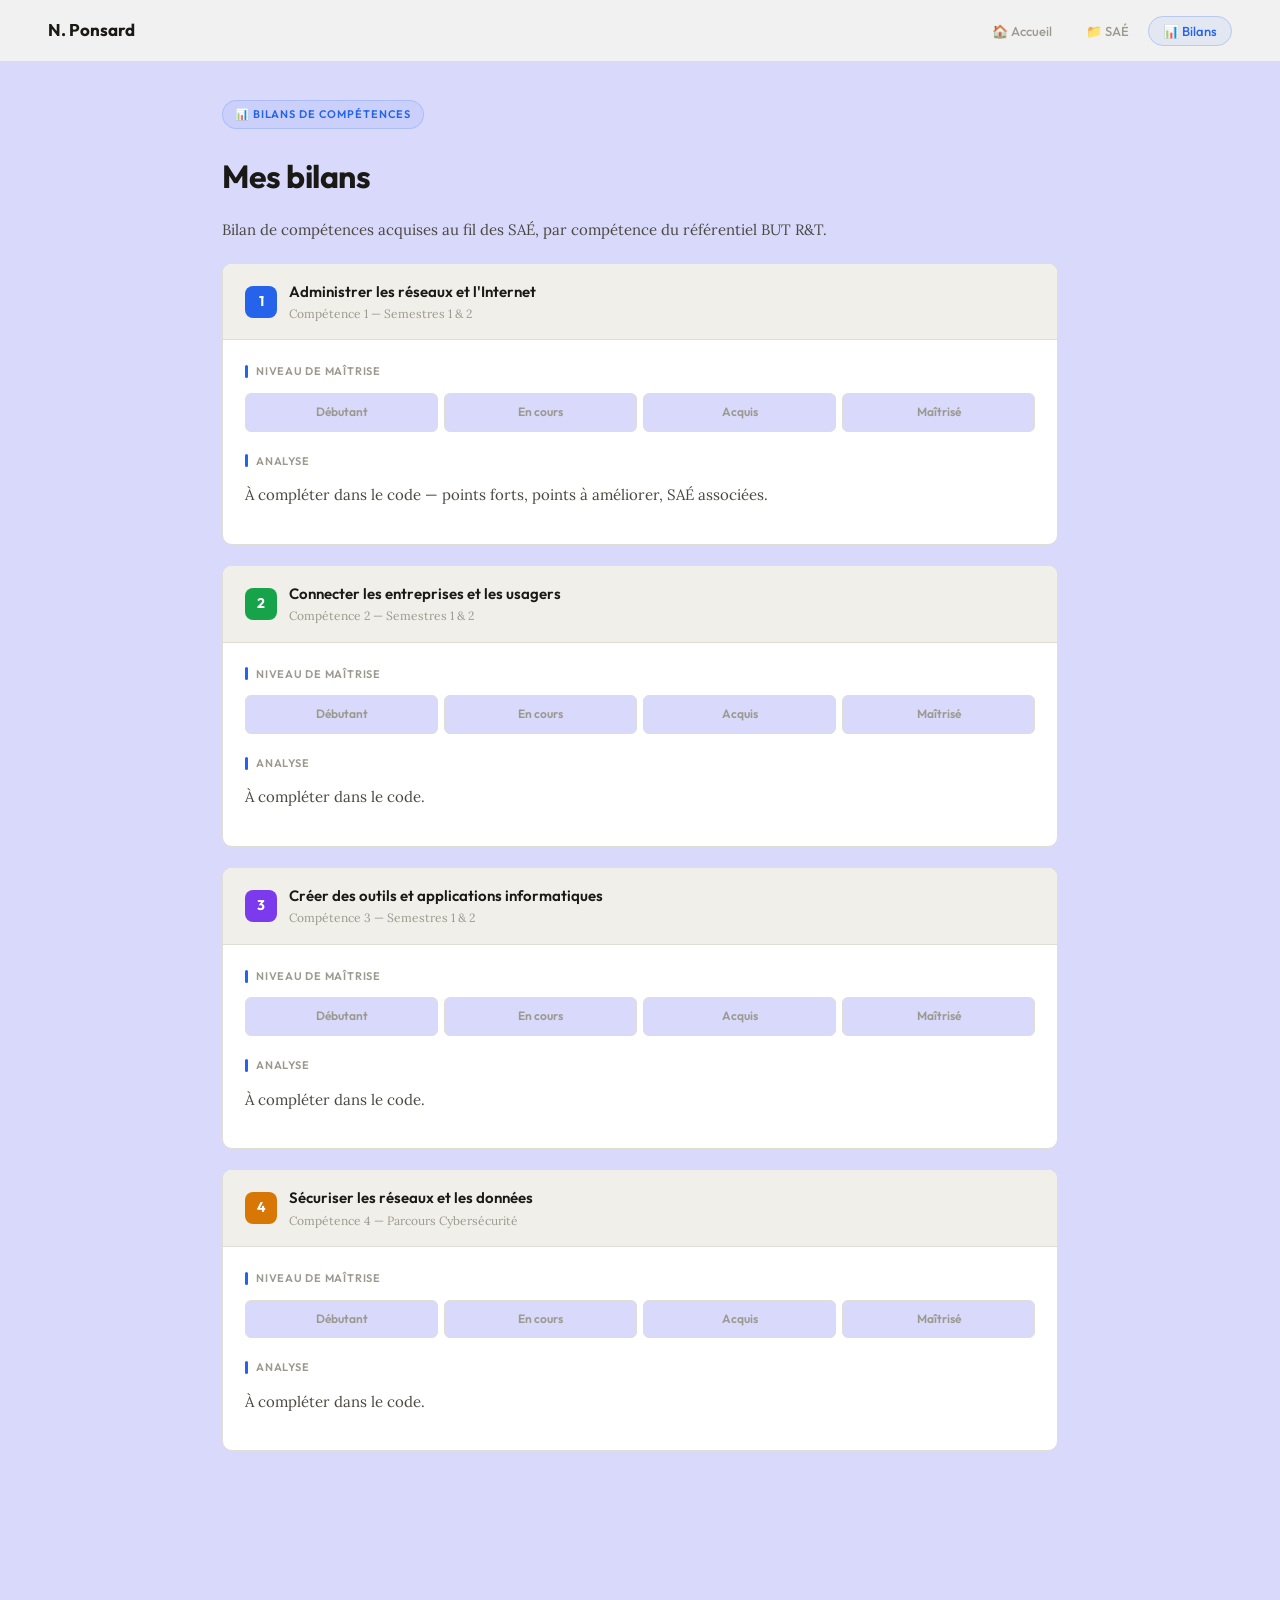
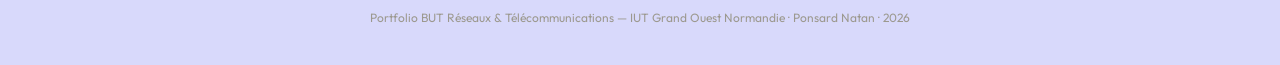
==== bilans.html @ ebaeb871 "first commit" ====
<!DOCTYPE html>
<html lang="fr">
<head>
  <meta charset="UTF-8" />
  <meta name="viewport" content="width=device-width, initial-scale=1.0" />
  <title>Portfolio BUT R&T — Bilans</title>
  <link href="https://fonts.googleapis.com/css2?family=Outfit:wght@400;500;600;700&family=Lora:ital,wght@0,400;0,500;1,400&display=swap" rel="stylesheet" />
  <link rel="stylesheet" href="style.css" />
</head>
<body>

<nav>
  <a href="index.html" class="nav-brand">N. Ponsard</a>
  <ul class="nav-links">
    <li><a href="index.html">🏠 Accueil</a></li>
    <li><a href="saes.html">📁 SAÉ</a></li>
    <li><a href="bilans.html" class="active">📊 Bilans</a></li>
  </ul>
</nav>

<main>
  <div class="section-label">📊 Bilans de compétences</div>
  <h2>Mes bilans</h2>
  <p>Bilan de compétences acquises au fil des SAÉ, par compétence du référentiel BUT R&T.</p>

  <!-- Compétence 1 -->
  <div class="competence-card">
    <div class="competence-header">
      <div class="competence-num">1</div>
      <div>
        <div class="competence-title">Administrer les réseaux et l'Internet</div>
        <div class="competence-subtitle">Compétence 1 — Semestres 1 &amp; 2</div>
      </div>
    </div>
    <div class="competence-body">
      <div class="block-title">Niveau de maîtrise</div>
      <div class="niveau-bar">
        <div class="niveau-btn">Débutant</div>
        <div class="niveau-btn">En cours</div>
        <div class="niveau-btn">Acquis</div>
        <div class="niveau-btn">Maîtrisé</div>
      </div>
      <div class="block-title">Analyse</div>
      <p>À compléter dans le code — points forts, points à améliorer, SAÉ associées.</p>
    </div>
  </div>

  <!-- Compétence 2 -->
  <div class="competence-card">
    <div class="competence-header">
      <div class="competence-num green">2</div>
      <div>
        <div class="competence-title">Connecter les entreprises et les usagers</div>
        <div class="competence-subtitle">Compétence 2 — Semestres 1 &amp; 2</div>
      </div>
    </div>
    <div class="competence-body">
      <div class="block-title">Niveau de maîtrise</div>
      <div class="niveau-bar">
        <div class="niveau-btn">Débutant</div>
        <div class="niveau-btn">En cours</div>
        <div class="niveau-btn">Acquis</div>
        <div class="niveau-btn">Maîtrisé</div>
      </div>
      <div class="block-title">Analyse</div>
      <p>À compléter dans le code.</p>
    </div>
  </div>

  <!-- Compétence 3 -->
  <div class="competence-card">
    <div class="competence-header">
      <div class="competence-num purple">3</div>
      <div>
        <div class="competence-title">Créer des outils et applications informatiques</div>
        <div class="competence-subtitle">Compétence 3 — Semestres 1 &amp; 2</div>
      </div>
    </div>
    <div class="competence-body">
      <div class="block-title">Niveau de maîtrise</div>
      <div class="niveau-bar">
        <div class="niveau-btn">Débutant</div>
        <div class="niveau-btn">En cours</div>
        <div class="niveau-btn">Acquis</div>
        <div class="niveau-btn">Maîtrisé</div>
      </div>
      <div class="block-title">Analyse</div>
      <p>À compléter dans le code.</p>
    </div>
  </div>

  <!-- Compétence 4 — Cybersécurité -->
  <div class="competence-card">
    <div class="competence-header">
      <div class="competence-num orange">4</div>
      <div>
        <div class="competence-title">Sécuriser les réseaux et les données</div>
        <div class="competence-subtitle">Compétence 4 — Parcours Cybersécurité</div>
      </div>
    </div>
    <div class="competence-body">
      <div class="block-title">Niveau de maîtrise</div>
      <div class="niveau-bar">
        <div class="niveau-btn">Débutant</div>
        <div class="niveau-btn">En cours</div>
        <div class="niveau-btn">Acquis</div>
        <div class="niveau-btn">Maîtrisé</div>
      </div>
      <div class="block-title">Analyse</div>
      <p>À compléter dans le code.</p>
    </div>
  </div>

</main>

<footer>
  Portfolio BUT Réseaux &amp; Télécommunications — IUT Grand Ouest Normandie · Ponsard Natan · 2026
</footer>

</body>
</html>
---- style.css ----
/* ════════════════════════════════════════
   PORTFOLIO BUT R&T — Feuille de styles
   ════════════════════════════════════════ */

/* ─── VARIABLES ─── */
:root {
  --bg:         #d8d9fb;
  --surface:    #ffffff;
  --surface2:   #f0efe9;
  --border:     #e0ddd5;
  --accent:     #2563eb;
  --accent3:    #16a34a;
  --orange:     #d97706;
  --purple:     #7c3aed;
  --text:       #1a1916;
  --text-dim:   #4b4840;
  --text-muted: #9c998f;
  --radius:     10px;
}

/* ─── RESET ─── */
*, *::before, *::after {
  box-sizing: border-box;
  margin: 0;
  padding: 0;
}

html { scroll-behavior: smooth; }

/* ─── BASE ─── */
body {
  font-family: 'Lora', Georgia, serif;
  background: var(--bg);
  color: var(--text);
  line-height: 1.7;
  font-size: 15px;
}

h1 {
  font-family: 'Outfit', sans-serif;
  font-size: clamp(32px, 5vw, 54px);
  font-weight: 700;
  line-height: 1.15;
  letter-spacing: -0.02em;
  margin-bottom: 18px;
  color: var(--text);
}

h2 {
  font-family: 'Outfit', sans-serif;
  font-size: clamp(22px, 3.5vw, 32px);
  font-weight: 700;
  letter-spacing: -0.015em;
  margin-bottom: 14px;
  color: var(--text);
}

h3 {
  font-family: 'Outfit', sans-serif;
  font-size: 17px;
  font-weight: 600;
  margin-bottom: 10px;
  color: var(--text);
}

p {
  color: var(--text-dim);
  margin-bottom: 14px;
  max-width: 680px;
}

a {
  color: var(--text-dim);
  text-decoration: none;
}

/* ─── NAV ─── */
nav {
  position: fixed;
  top: 0; left: 0; right: 0;
  z-index: 100;
  display: flex;
  align-items: center;
  justify-content: space-between;
  padding: 16px 48px;
  background: rgba(245, 244, 240, 0.92);
  backdrop-filter: blur(12px);
  border-bottom: 1px solid var(--border);
}

.nav-brand {
  font-family: 'Outfit', sans-serif;
  font-weight: 700;
  font-size: 17px;
  color: var(--text);
  text-decoration: none;
}

.nav-links {
  display: flex;
  gap: 4px;
  list-style: none;
}

.nav-links a {
  color: var(--text-muted);
  text-decoration: none;
  font-family: 'Outfit', sans-serif;
  font-size: 13px;
  font-weight: 500;
  padding: 6px 14px;
  border-radius: 20px;
  transition: all 0.18s;
  border: 1px solid transparent;
}

.nav-links a:hover {
  color: var(--text);
  border-color: var(--border);
  background: var(--surface);
}

.nav-links a.active {
  color: var(--accent);
  background: rgba(37, 99, 235, 0.08);
  border-color: rgba(37, 99, 235, 0.22);
}

/* ─── LAYOUT ─── */
main {
  max-width: 900px;
  margin: 0 auto;
  padding: 100px 32px 80px;
}

/* ─── SECTION LABEL ─── */
.section-label {
  display: inline-flex;
  align-items: center;
  gap: 8px;
  font-family: 'Outfit', sans-serif;
  font-size: 11px;
  font-weight: 600;
  letter-spacing: 0.08em;
  text-transform: uppercase;
  color: var(--accent);
  background: rgba(37, 99, 235, 0.07);
  border: 1px solid rgba(37, 99, 235, 0.18);
  padding: 4px 12px;
  border-radius: 20px;
  margin-bottom: 20px;
}

.section-label.green  { color: var(--accent3); background: rgba(22,163,74,0.07); border-color: rgba(22,163,74,0.2); }
.section-label.purple { color: var(--purple);  background: rgba(124,58,237,0.07); border-color: rgba(124,58,237,0.2); }

/* ─── HERO ACCUEIL ─── */
.hero-wrapper {
  min-height: unset;
  display: flex;
  flex-direction: column;
  justify-content: center;
}

.hero-grid {
  display: grid;
  grid-template-columns: 1fr auto;
  gap: 48px;
  align-items: center;
}

.hero-photo {
  width: 170px;
  height: 170px;
  border-radius: var(--radius);
  background: var(--surface2);
  border: 1px solid var(--border);
  overflow: hidden;
  display: flex;
  align-items: center;
  justify-content: center;
  flex-shrink: 0;
  color: var(--text-muted);
  font-size: 13px;
  font-family: 'Outfit', sans-serif;
}

.hero-photo img {
  width: 100%;
  height: 100%;
  object-fit: cover;
  display: block;
}

.hero-subtitle {
  font-size: 17px;
  color: var(--text-dim);
  margin-bottom: 28px;
  font-family: 'Outfit', sans-serif;
  font-weight: 400;
}

.hero-intro {
  background: var(--surface);
  border: 1px solid var(--border);
  border-left: 3px solid var(--accent);
  border-radius: 0 var(--radius) var(--radius) 0;
  padding: 18px 22px;
  color: var(--text-dim);
  font-size: 14px;
  margin-top: 24px;
  line-height: 1.75;
}

.hero-intro strong { color: var(--text); font-style: normal; }

.badge-row { display: flex; flex-wrap: wrap; gap: 8px; margin-top: 16px; }

.badge {
  font-family: 'Outfit', sans-serif;
  font-size: 12px;
  font-weight: 500;
  padding: 4px 12px;
  border-radius: 20px;
  border: 1px solid var(--border);
  color: var(--text-muted);
  background: var(--surface);
}

/* ─── CARDS ─── */
.card {
  background: var(--surface);
  border: 1px solid var(--border);
  border-radius: var(--radius);
  padding: 24px 28px;
  transition: border-color 0.18s, box-shadow 0.18s;
  margin-top: 16px;
}

.card:hover {
  border-color: #c5c2bb;
  box-shadow: 0 2px 12px rgba(0,0,0,0.06);
}

.card-grid {
  display: grid;
  grid-template-columns: repeat(auto-fit, minmax(260px, 1fr));
  gap: 18px;
  margin-top: 28px;
}

.card-grid .card { margin-top: 0; }

/* ─── BLOCK TITLE ─── */
.block-title {
  font-family: 'Outfit', sans-serif;
  font-size: 11px;
  font-weight: 600;
  letter-spacing: 0.07em;
  text-transform: uppercase;
  color: var(--text-muted);
  margin-bottom: 12px;
  margin-top: 16px;
  display: flex;
  align-items: center;
  gap: 8px;
}

.block-title:first-child { margin-top: 0; }

.block-title::before {
  content: '';
  display: block;
  width: 3px; height: 13px;
  background: var(--accent);
  border-radius: 2px;
  flex-shrink: 0;
}

.block-title.green::before  { background: var(--accent3); }
.block-title.purple::before { background: var(--purple); }
.block-title.orange::before { background: var(--orange); }

/* ─── ONGLETS SAÉ ─── */
.tabs-bar {
  display: flex;
  gap: 4px;
  flex-wrap: wrap;
  margin-bottom: 28px;
  border-bottom: 1px solid var(--border);
  padding-bottom: 0;
}

.tab-btn {
  font-family: 'Outfit', sans-serif;
  font-size: 12px;
  font-weight: 600;
  letter-spacing: 0.03em;
  color: var(--text-muted);
  background: transparent;
  border: none;
  border-bottom: 2px solid transparent;
  padding: 9px 15px;
  cursor: pointer;
  transition: all 0.18s;
  margin-bottom: -1px;
  border-radius: 6px 6px 0 0;
}

.tab-btn:hover {
  color: var(--text-dim);
  background: var(--surface2);
}

.tab-btn.active {
  color: var(--accent);
  border-bottom-color: var(--accent);
  background: rgba(37, 99, 235, 0.05);
}

.tab-panel { display: none; }
.tab-panel.active { display: block; }

/* ─── SAÉ BLOCS ─── */
.sae-code {
  font-family: 'Outfit', sans-serif;
  font-size: 12px;
  font-weight: 600;
  color: var(--accent);
  background: rgba(37, 99, 235, 0.08);
  padding: 4px 10px;
  border-radius: 6px;
  letter-spacing: 0.04em;
  border: 1px solid rgba(37, 99, 235, 0.18);
  white-space: nowrap;
}

.sae-title-row {
  display: flex;
  align-items: flex-start;
  gap: 12px;
  flex-wrap: wrap;
  margin-bottom: 24px;
}

.sae-section {
  background: var(--surface);
  border: 1px solid var(--border);
  border-radius: var(--radius);
  padding: 22px 26px;
  margin-top: 14px;
}

/* ─── AC ─── */
.ac-list { display: flex; flex-direction: column; gap: 8px; margin-top: 8px; }

.ac-item {
  display: flex;
  gap: 10px;
  align-items: center;
  background: var(--surface2);
  border: 1px solid var(--border);
  border-radius: 7px;
  padding: 10px 14px;
}

.ac-code {
  font-family: 'Outfit', sans-serif;
  font-size: 11px;
  font-weight: 600;
  color: var(--accent3);
  background: rgba(22,163,74,0.08);
  padding: 2px 8px;
  border-radius: 4px;
  white-space: nowrap;
  border: 1px solid rgba(22,163,74,0.2);
  flex-shrink: 0;
}

/* ─── TRACE ZONE ─── */
.trace-zone {
  border: 2px dashed var(--border);
  border-radius: 8px;
  padding: 22px;
  text-align: center;
  color: var(--text-muted);
  font-size: 13px;
  margin-top: 12px;
  transition: border-color 0.18s;
}

.trace-zone:hover { border-color: #b0ad a6; color: var(--text-dim); }

.trace-zone small {
  display: block;
  font-size: 11px;
  opacity: 0.6;
  margin-top: 4px;
}

/* ─── BILAN COMPÉTENCES ─── */
.competence-card {
  background: var(--surface);
  border: 1px solid var(--border);
  border-radius: var(--radius);
  overflow: hidden;
  margin-top: 20px;
}

.competence-header {
  background: var(--surface2);
  padding: 15px 22px;
  border-bottom: 1px solid var(--border);
  display: flex;
  align-items: center;
  gap: 12px;
}

.competence-num {
  width: 32px; height: 32px;
  border-radius: 8px;
  background: var(--accent);
  color: white;
  font-family: 'Outfit', sans-serif;
  font-weight: 700;
  font-size: 14px;
  display: flex;
  align-items: center;
  justify-content: center;
  flex-shrink: 0;
}

.competence-num.green  { background: var(--accent3); }
.competence-num.purple { background: var(--purple); }
.competence-num.orange { background: var(--orange); }

.competence-title    { font-family: 'Outfit', sans-serif; font-weight: 600; font-size: 15px; color: var(--text); }
.competence-subtitle { font-size: 12px; color: var(--text-muted); }

.competence-body { padding: 22px; }

.niveau-bar {
  display: flex;
  gap: 6px;
  margin-top: 10px;
  margin-bottom: 20px;
}

.niveau-btn {
  flex: 1;
  padding: 8px 4px;
  border-radius: 6px;
  border: 1px solid var(--border);
  background: var(--bg);
  color: var(--text-muted);
  font-size: 12px;
  font-family: 'Outfit', sans-serif;
  font-weight: 600;
  cursor: pointer;
  text-align: center;
  transition: all 0.18s;
}

.niveau-btn:hover { border-color: var(--accent); color: var(--accent); }

/* ─── PRÉSENTATION ─── */
.link-grid {
  display: grid;
  grid-template-columns: 1fr 1fr;
  gap: 12px;
  margin-top: 8px;
}

/* ─── FORMULAIRES ─── */
textarea, input[type="text"] {
  width: 100%;
  background: var(--bg);
  border: 1px solid var(--border);
  border-radius: 7px;
  color: var(--text);
  font-family: 'Lora', Georgia, serif;
  font-size: 14px;
  padding: 11px 14px;
  line-height: 1.6;
  resize: vertical;
  transition: border-color 0.18s;
  margin-top: 4px;
}

textarea:focus, input[type="text"]:focus {
  outline: none;
  border-color: var(--accent);
}

textarea { min-height: 90px; }

/* ─── UTILITAIRES ─── */
.divider { height: 1px; background: var(--border); margin: 32px 0; }

.tip {
  background: rgba(37,99,235,0.05);
  border: 1px solid rgba(37,99,235,0.14);
  border-radius: 8px;
  padding: 12px 16px;
  font-size: 13px;
  color: var(--text-dim);
  margin-top: 20px;
}

.tip strong { color: var(--accent); }

/* ─── FOOTER ─── */
footer {
  text-align: center;
  padding: 36px 32px;
  color: var(--text-muted);
  font-family: 'Outfit', sans-serif;
  font-size: 12px;
  border-top: 1px solid var(--border);
  margin-top: 40px;
}

/* ─── RESPONSIVE ─── */
@media (max-width: 640px) {
  nav { padding: 13px 18px; }
  main { padding: 86px 16px 60px; }
  .hero-grid { grid-template-columns: 1fr; }
  .hero-photo { display: none; }
  .link-grid { grid-template-columns: 1fr; }
  .niveau-bar { flex-wrap: wrap; }
}
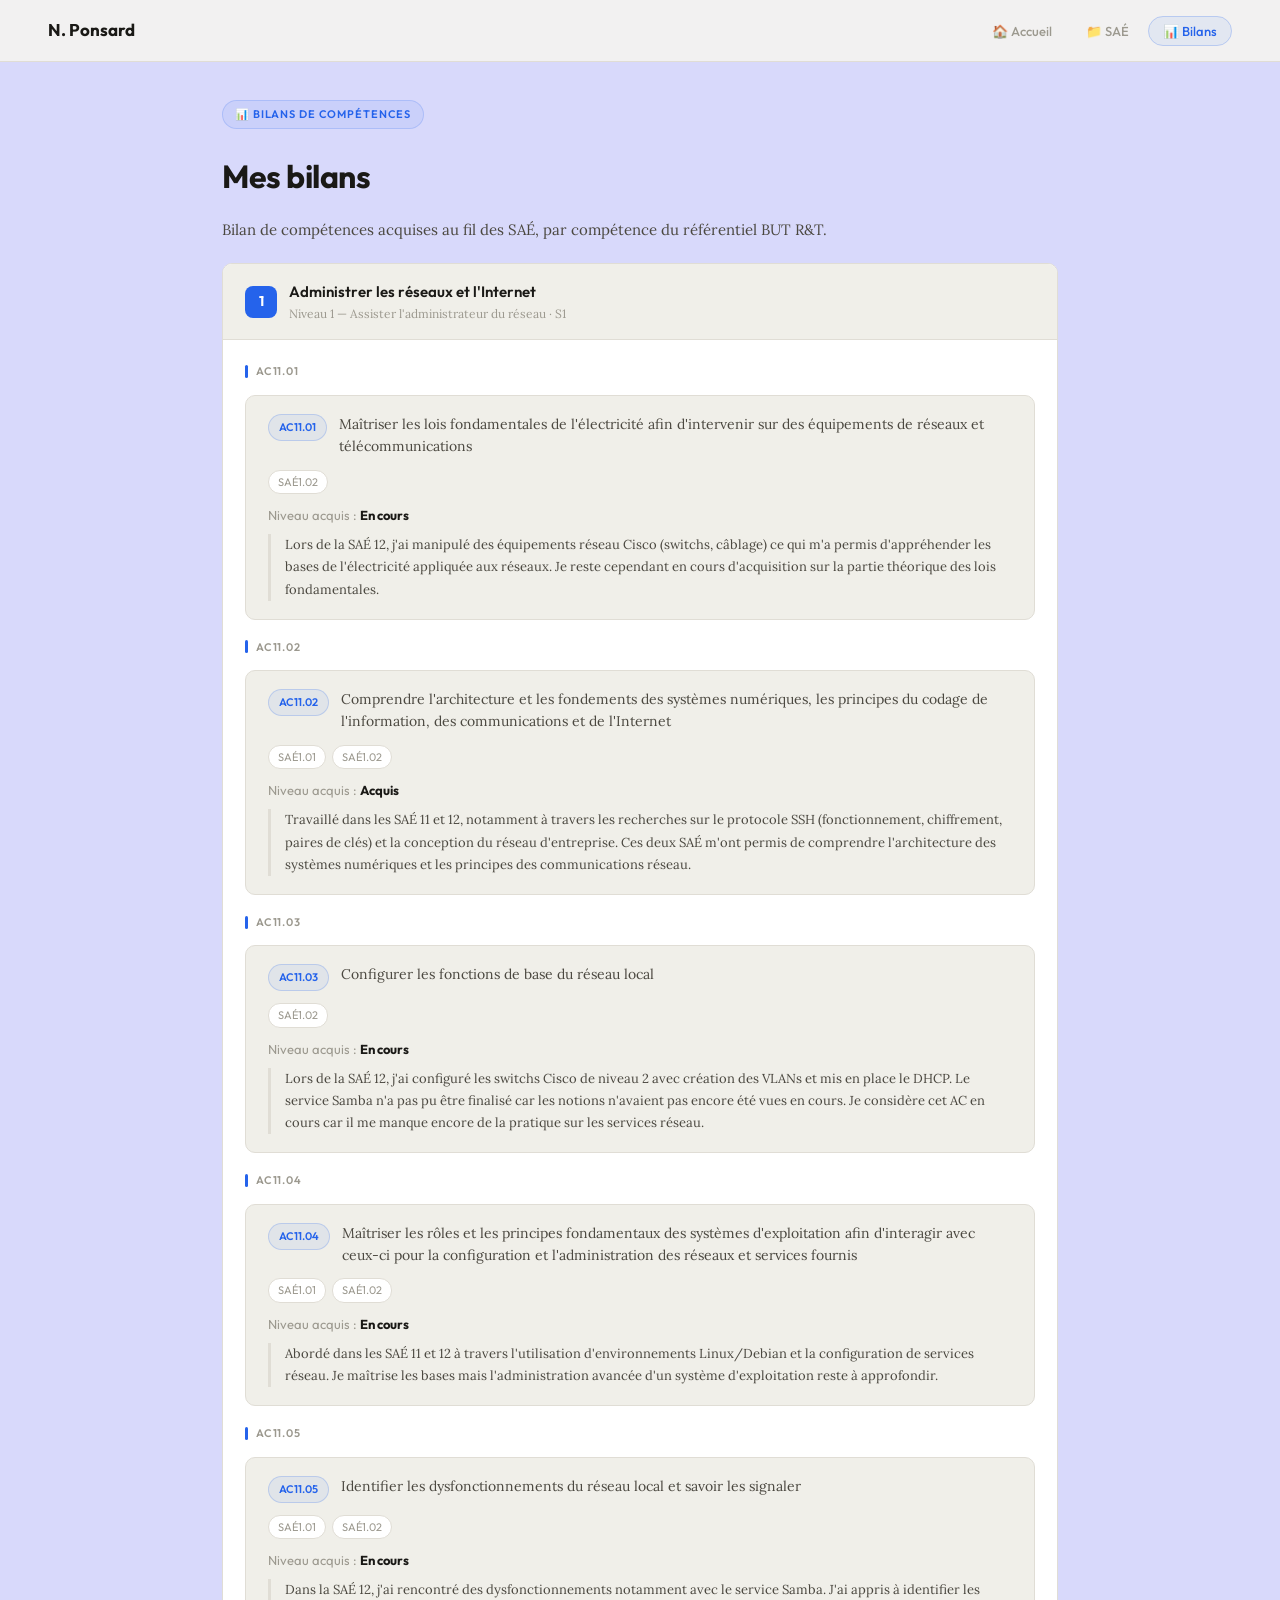
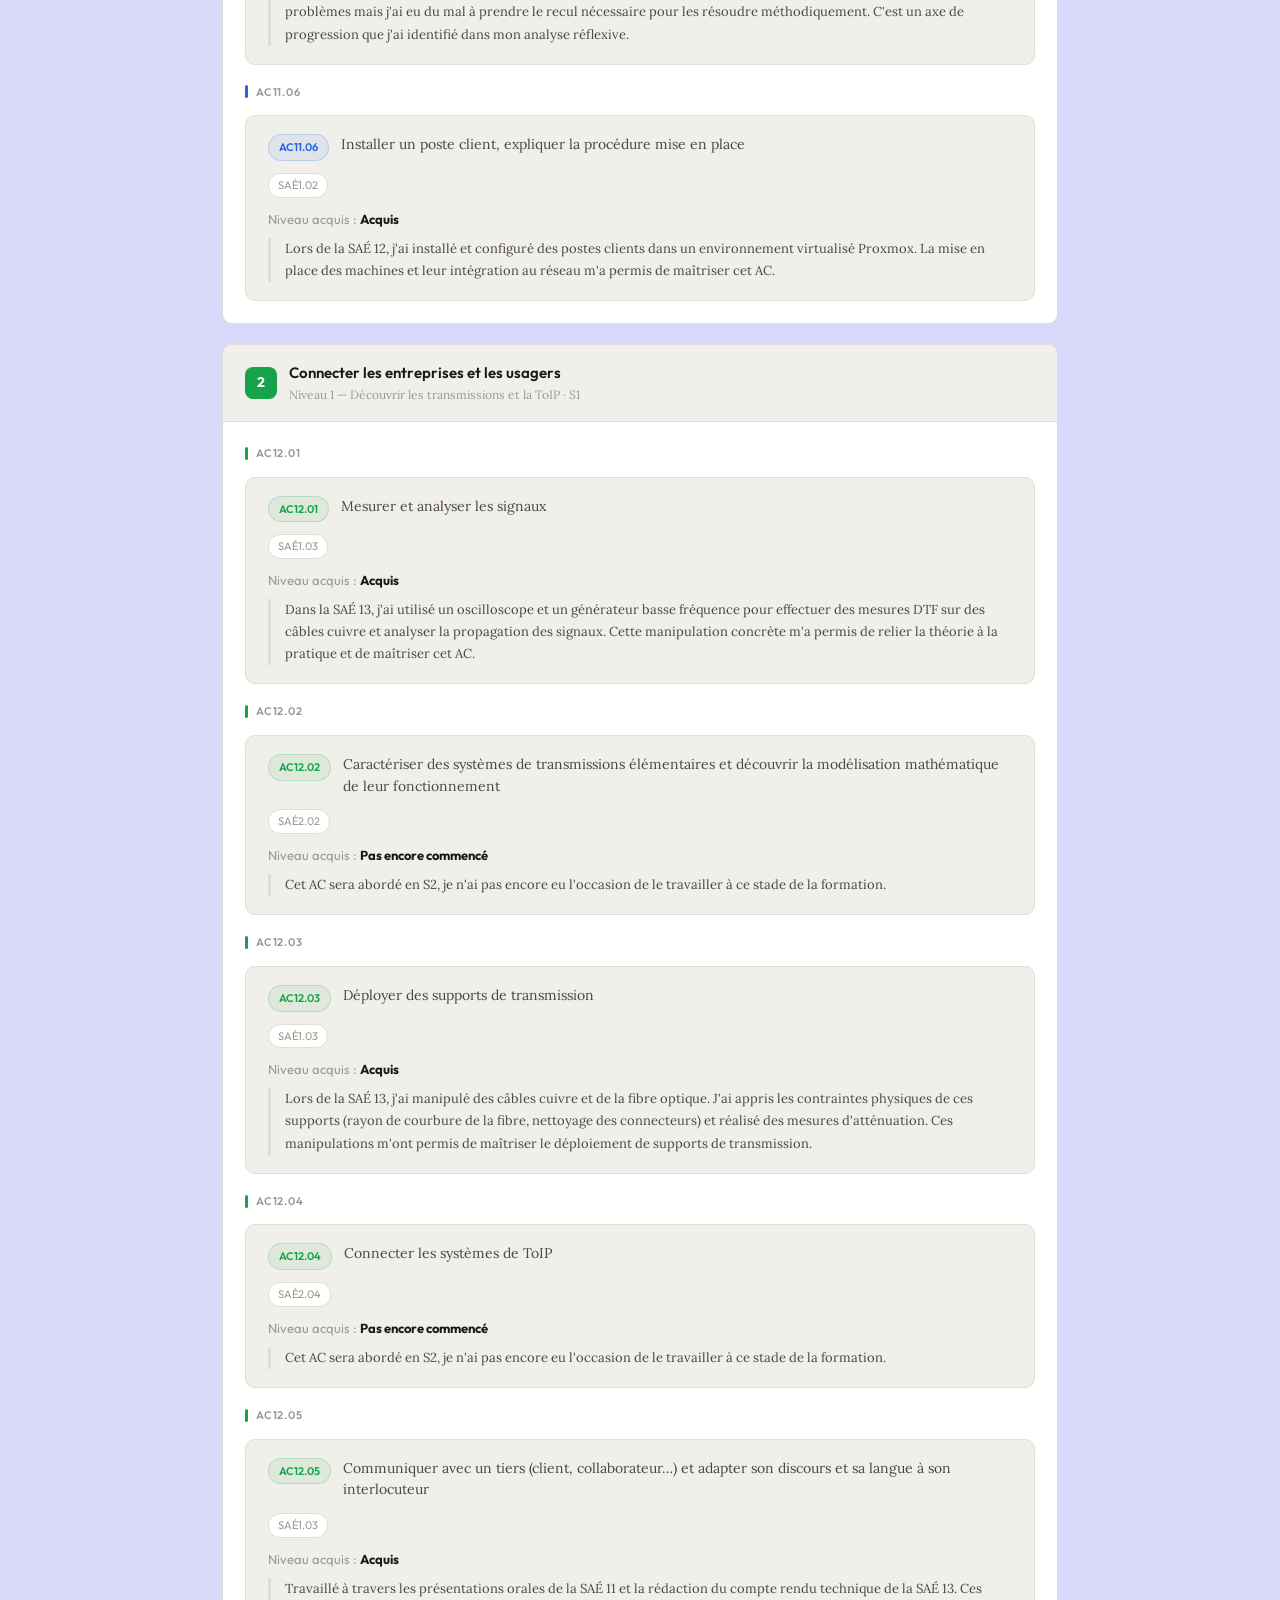
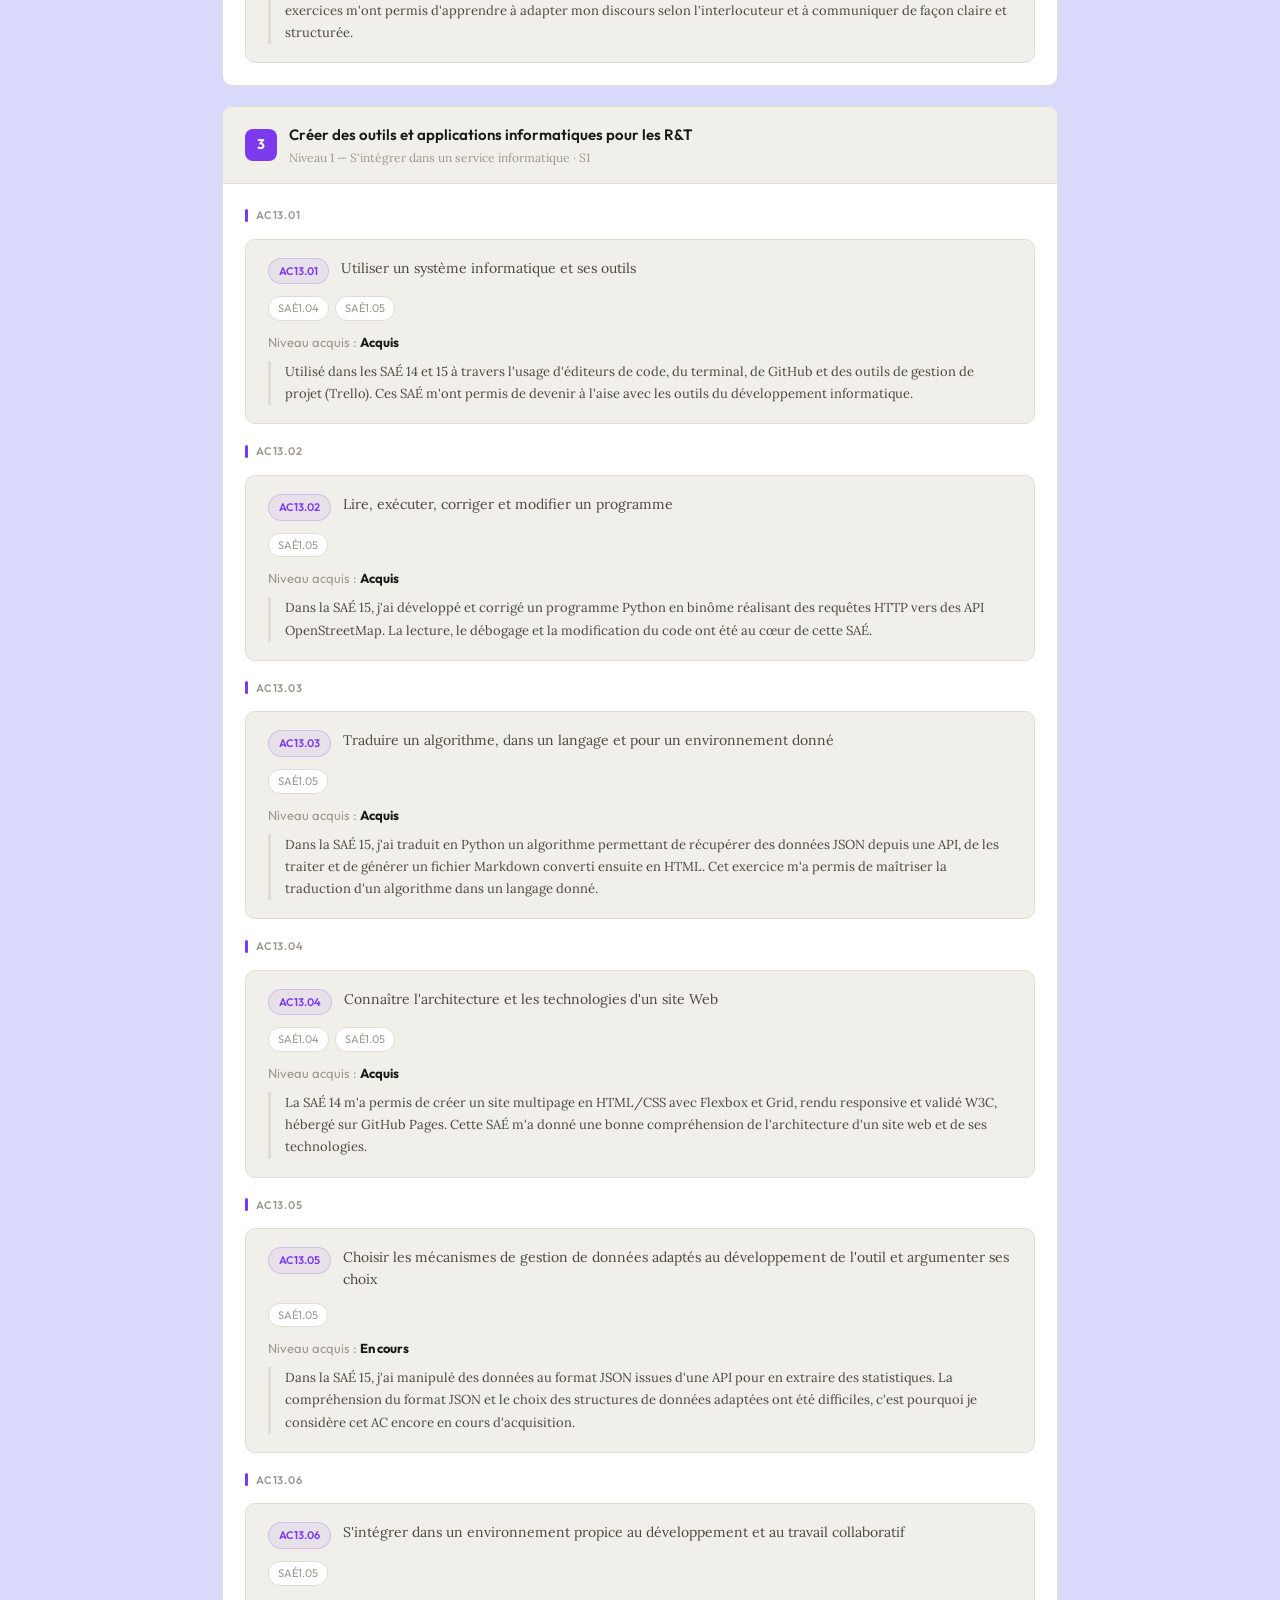
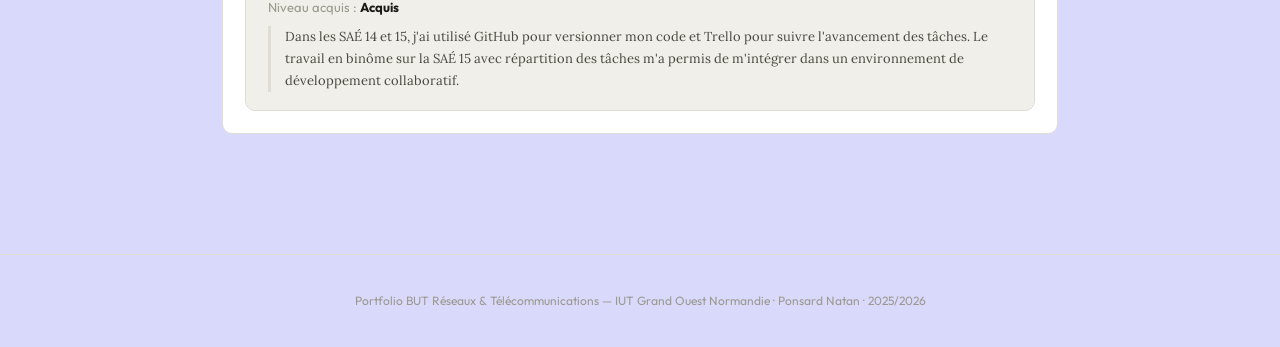
==== commit 6888b724: "2nd commit" ====
--- a/bilans.html
+++ b/bilans.html
@@ -6,9 +6,80 @@
   <title>Portfolio BUT R&T — Bilans</title>
   <link href="https://fonts.googleapis.com/css2?family=Outfit:wght@400;500;600;700&family=Lora:ital,wght@0,400;0,500;1,400&display=swap" rel="stylesheet" />
   <link rel="stylesheet" href="style.css" />
+  <style>
+    .ac-block {
+      border: 1px solid var(--border);
+      border-radius: var(--radius);
+      padding: 18px 22px;
+      margin-top: 14px;
+      background: var(--surface2);
+    }
+    .ac-row {
+      display: flex;
+      align-items: flex-start;
+      gap: 12px;
+      margin-bottom: 12px;
+      flex-wrap: wrap;
+    }
+    .ac-code {
+      font-family: 'Outfit', sans-serif;
+      font-size: 11px;
+      font-weight: 600;
+      color: var(--accent);
+      background: rgba(37,99,235,0.08);
+      border: 1px solid rgba(37,99,235,0.2);
+      padding: 3px 10px;
+      border-radius: 20px;
+      white-space: nowrap;
+      flex-shrink: 0;
+    }
+    .ac-code.green  { color: var(--accent3); background: rgba(22,163,74,0.08); border-color: rgba(22,163,74,0.2); }
+    .ac-code.purple { color: var(--purple);  background: rgba(124,58,237,0.08); border-color: rgba(124,58,237,0.2); }
+    .ac-label {
+      font-family: 'Lora', serif;
+      font-size: 14px;
+      color: var(--text-dim);
+      line-height: 1.55;
+      flex: 1;
+      min-width: 200px;
+    }
+    .sae-tags {
+      display: flex;
+      flex-wrap: wrap;
+      gap: 6px;
+      margin-bottom: 10px;
+    }
+    .sae-tag {
+      font-family: 'Outfit', sans-serif;
+      font-size: 11px;
+      padding: 2px 9px;
+      border-radius: 12px;
+      background: var(--surface);
+      border: 1px solid var(--border);
+      color: var(--text-muted);
+    }
+    .niveau-line {
+      font-family: 'Outfit', sans-serif;
+      font-size: 13px;
+      color: var(--text-muted);
+      margin-bottom: 8px;
+    }
+    .niveau-line strong { color: var(--text); }
+    .explication {
+      font-family: 'Lora', serif;
+      font-size: 13px;
+      color: var(--text-dim);
+      line-height: 1.7;
+      border-left: 3px solid var(--border);
+      padding-left: 14px;
+      margin: 0;
+      max-width: 100%;
+    }
+    .mt { margin-top: 18px; }
+  </style>
 </head>
 <body>
-
+ 
 <nav>
   <a href="index.html" class="nav-brand">N. Ponsard</a>
   <ul class="nav-links">
@@ -17,105 +88,291 @@
     <li><a href="bilans.html" class="active">📊 Bilans</a></li>
   </ul>
 </nav>
-
+ 
 <main>
   <div class="section-label">📊 Bilans de compétences</div>
   <h2>Mes bilans</h2>
   <p>Bilan de compétences acquises au fil des SAÉ, par compétence du référentiel BUT R&T.</p>
-
-  <!-- Compétence 1 -->
+ 
+  <!-- ══════════════════════════════════════
+       COMPÉTENCE 1 — RT1
+  ══════════════════════════════════════ -->
   <div class="competence-card">
     <div class="competence-header">
       <div class="competence-num">1</div>
       <div>
         <div class="competence-title">Administrer les réseaux et l'Internet</div>
-        <div class="competence-subtitle">Compétence 1 — Semestres 1 &amp; 2</div>
+        <div class="competence-subtitle">Niveau 1 — Assister l'administrateur du réseau · S1</div>
       </div>
     </div>
     <div class="competence-body">
-      <div class="block-title">Niveau de maîtrise</div>
-      <div class="niveau-bar">
-        <div class="niveau-btn">Débutant</div>
-        <div class="niveau-btn">En cours</div>
-        <div class="niveau-btn">Acquis</div>
-        <div class="niveau-btn">Maîtrisé</div>
-      </div>
-      <div class="block-title">Analyse</div>
-      <p>À compléter dans le code — points forts, points à améliorer, SAÉ associées.</p>
+ 
+      <div class="block-title">AC11.01</div>
+      <div class="ac-block">
+        <div class="ac-row">
+          <span class="ac-code">AC11.01</span>
+          <span class="ac-label">Maîtriser les lois fondamentales de l'électricité afin d'intervenir sur des équipements de réseaux et télécommunications</span>
+        </div>
+        <div class="sae-tags">
+          <span class="sae-tag">SAÉ1.02</span>
+        </div>
+        <p class="niveau-line">Niveau acquis : <strong>En cours</strong></p>
+        <p class="explication">Lors de la SAÉ 12, j'ai manipulé des équipements réseau Cisco (switchs, câblage) ce qui m'a permis d'appréhender les bases de l'électricité appliquée aux réseaux. Je reste cependant en cours d'acquisition sur la partie théorique des lois fondamentales.</p>
+      </div>
+ 
+      <div class="block-title mt">AC11.02</div>
+      <div class="ac-block">
+        <div class="ac-row">
+          <span class="ac-code">AC11.02</span>
+          <span class="ac-label">Comprendre l'architecture et les fondements des systèmes numériques, les principes du codage de l'information, des communications et de l'Internet</span>
+        </div>
+        <div class="sae-tags">
+          <span class="sae-tag">SAÉ1.01</span>
+          <span class="sae-tag">SAÉ1.02</span>
+        </div>
+        <p class="niveau-line">Niveau acquis : <strong>Acquis</strong></p>
+        <p class="explication">Travaillé dans les SAÉ 11 et 12, notamment à travers les recherches sur le protocole SSH (fonctionnement, chiffrement, paires de clés) et la conception du réseau d'entreprise. Ces deux SAÉ m'ont permis de comprendre l'architecture des systèmes numériques et les principes des communications réseau.</p>
+      </div>
+ 
+      <div class="block-title mt">AC11.03</div>
+      <div class="ac-block">
+        <div class="ac-row">
+          <span class="ac-code">AC11.03</span>
+          <span class="ac-label">Configurer les fonctions de base du réseau local</span>
+        </div>
+        <div class="sae-tags">
+          <span class="sae-tag">SAÉ1.02</span>
+        </div>
+        <p class="niveau-line">Niveau acquis : <strong>En cours</strong></p>
+        <p class="explication">Lors de la SAÉ 12, j'ai configuré les switchs Cisco de niveau 2 avec création des VLANs et mis en place le DHCP. Le service Samba n'a pas pu être finalisé car les notions n'avaient pas encore été vues en cours. Je considère cet AC en cours car il me manque encore de la pratique sur les services réseau.</p>
+      </div>
+ 
+      <div class="block-title mt">AC11.04</div>
+      <div class="ac-block">
+        <div class="ac-row">
+          <span class="ac-code">AC11.04</span>
+          <span class="ac-label">Maîtriser les rôles et les principes fondamentaux des systèmes d'exploitation afin d'interagir avec ceux-ci pour la configuration et l'administration des réseaux et services fournis</span>
+        </div>
+        <div class="sae-tags">
+          <span class="sae-tag">SAÉ1.01</span>
+          <span class="sae-tag">SAÉ1.02</span>
+        </div>
+        <p class="niveau-line">Niveau acquis : <strong>En cours</strong></p>
+        <p class="explication">Abordé dans les SAÉ 11 et 12 à travers l'utilisation d'environnements Linux/Debian et la configuration de services réseau. Je maîtrise les bases mais l'administration avancée d'un système d'exploitation reste à approfondir.</p>
+      </div>
+ 
+      <div class="block-title mt">AC11.05</div>
+      <div class="ac-block">
+        <div class="ac-row">
+          <span class="ac-code">AC11.05</span>
+          <span class="ac-label">Identifier les dysfonctionnements du réseau local et savoir les signaler</span>
+        </div>
+        <div class="sae-tags">
+          <span class="sae-tag">SAÉ1.01</span>
+          <span class="sae-tag">SAÉ1.02</span>
+        </div>
+        <p class="niveau-line">Niveau acquis : <strong>En cours</strong></p>
+        <p class="explication">Dans la SAÉ 12, j'ai rencontré des dysfonctionnements notamment avec le service Samba. J'ai appris à identifier les problèmes mais j'ai eu du mal à prendre le recul nécessaire pour les résoudre méthodiquement. C'est un axe de progression que j'ai identifié dans mon analyse réflexive.</p>
+      </div>
+ 
+      <div class="block-title mt">AC11.06</div>
+      <div class="ac-block">
+        <div class="ac-row">
+          <span class="ac-code">AC11.06</span>
+          <span class="ac-label">Installer un poste client, expliquer la procédure mise en place</span>
+        </div>
+        <div class="sae-tags">
+          <span class="sae-tag">SAÉ1.02</span>
+        </div>
+        <p class="niveau-line">Niveau acquis : <strong>Acquis</strong></p>
+        <p class="explication">Lors de la SAÉ 12, j'ai installé et configuré des postes clients dans un environnement virtualisé Proxmox. La mise en place des machines et leur intégration au réseau m'a permis de maîtriser cet AC.</p>
+      </div>
+ 
     </div>
   </div>
-
-  <!-- Compétence 2 -->
+ 
+  <!-- ══════════════════════════════════════
+       COMPÉTENCE 2 — RT2
+  ══════════════════════════════════════ -->
   <div class="competence-card">
     <div class="competence-header">
       <div class="competence-num green">2</div>
       <div>
         <div class="competence-title">Connecter les entreprises et les usagers</div>
-        <div class="competence-subtitle">Compétence 2 — Semestres 1 &amp; 2</div>
+        <div class="competence-subtitle">Niveau 1 — Découvrir les transmissions et la ToIP · S1</div>
       </div>
     </div>
     <div class="competence-body">
-      <div class="block-title">Niveau de maîtrise</div>
-      <div class="niveau-bar">
-        <div class="niveau-btn">Débutant</div>
-        <div class="niveau-btn">En cours</div>
-        <div class="niveau-btn">Acquis</div>
-        <div class="niveau-btn">Maîtrisé</div>
-      </div>
-      <div class="block-title">Analyse</div>
-      <p>À compléter dans le code.</p>
+ 
+      <div class="block-title green">AC12.01</div>
+      <div class="ac-block">
+        <div class="ac-row">
+          <span class="ac-code green">AC12.01</span>
+          <span class="ac-label">Mesurer et analyser les signaux</span>
+        </div>
+        <div class="sae-tags">
+          <span class="sae-tag">SAÉ1.03</span>
+        </div>
+        <p class="niveau-line">Niveau acquis : <strong>Acquis</strong></p>
+        <p class="explication">Dans la SAÉ 13, j'ai utilisé un oscilloscope et un générateur basse fréquence pour effectuer des mesures DTF sur des câbles cuivre et analyser la propagation des signaux. Cette manipulation concrète m'a permis de relier la théorie à la pratique et de maîtriser cet AC.</p>
+      </div>
+ 
+      <div class="block-title green mt">AC12.02</div>
+      <div class="ac-block">
+        <div class="ac-row">
+          <span class="ac-code green">AC12.02</span>
+          <span class="ac-label">Caractériser des systèmes de transmissions élémentaires et découvrir la modélisation mathématique de leur fonctionnement</span>
+        </div>
+        <div class="sae-tags">
+          <span class="sae-tag">SAÉ2.02</span>
+        </div>
+        <p class="niveau-line">Niveau acquis : <strong>Pas encore commencé</strong></p>
+        <p class="explication">Cet AC sera abordé en S2, je n'ai pas encore eu l'occasion de le travailler à ce stade de la formation.</p>
+      </div>
+ 
+      <div class="block-title green mt">AC12.03</div>
+      <div class="ac-block">
+        <div class="ac-row">
+          <span class="ac-code green">AC12.03</span>
+          <span class="ac-label">Déployer des supports de transmission</span>
+        </div>
+        <div class="sae-tags">
+          <span class="sae-tag">SAÉ1.03</span>
+        </div>
+        <p class="niveau-line">Niveau acquis : <strong>Acquis</strong></p>
+        <p class="explication">Lors de la SAÉ 13, j'ai manipulé des câbles cuivre et de la fibre optique. J'ai appris les contraintes physiques de ces supports (rayon de courbure de la fibre, nettoyage des connecteurs) et réalisé des mesures d'atténuation. Ces manipulations m'ont permis de maîtriser le déploiement de supports de transmission.</p>
+      </div>
+ 
+      <div class="block-title green mt">AC12.04</div>
+      <div class="ac-block">
+        <div class="ac-row">
+          <span class="ac-code green">AC12.04</span>
+          <span class="ac-label">Connecter les systèmes de ToIP</span>
+        </div>
+        <div class="sae-tags">
+          <span class="sae-tag">SAÉ2.04</span>
+        </div>
+        <p class="niveau-line">Niveau acquis : <strong>Pas encore commencé</strong></p>
+        <p class="explication">Cet AC sera abordé en S2, je n'ai pas encore eu l'occasion de le travailler à ce stade de la formation.</p>
+      </div>
+ 
+      <div class="block-title green mt">AC12.05</div>
+      <div class="ac-block">
+        <div class="ac-row">
+          <span class="ac-code green">AC12.05</span>
+          <span class="ac-label">Communiquer avec un tiers (client, collaborateur…) et adapter son discours et sa langue à son interlocuteur</span>
+        </div>
+        <div class="sae-tags">
+          <span class="sae-tag">SAÉ1.03</span>
+        </div>
+        <p class="niveau-line">Niveau acquis : <strong>Acquis</strong></p>
+        <p class="explication">Travaillé à travers les présentations orales de la SAÉ 11 et la rédaction du compte rendu technique de la SAÉ 13. Ces exercices m'ont permis d'apprendre à adapter mon discours selon l'interlocuteur et à communiquer de façon claire et structurée.</p>
+      </div>
+ 
     </div>
   </div>
-
-  <!-- Compétence 3 -->
+ 
+  <!-- ══════════════════════════════════════
+       COMPÉTENCE 3 — RT3
+  ══════════════════════════════════════ -->
   <div class="competence-card">
     <div class="competence-header">
       <div class="competence-num purple">3</div>
       <div>
-        <div class="competence-title">Créer des outils et applications informatiques</div>
-        <div class="competence-subtitle">Compétence 3 — Semestres 1 &amp; 2</div>
+        <div class="competence-title">Créer des outils et applications informatiques pour les R&amp;T</div>
+        <div class="competence-subtitle">Niveau 1 — S'intégrer dans un service informatique · S1</div>
       </div>
     </div>
     <div class="competence-body">
-      <div class="block-title">Niveau de maîtrise</div>
-      <div class="niveau-bar">
-        <div class="niveau-btn">Débutant</div>
-        <div class="niveau-btn">En cours</div>
-        <div class="niveau-btn">Acquis</div>
-        <div class="niveau-btn">Maîtrisé</div>
-      </div>
-      <div class="block-title">Analyse</div>
-      <p>À compléter dans le code.</p>
+ 
+      <div class="block-title purple">AC13.01</div>
+      <div class="ac-block">
+        <div class="ac-row">
+          <span class="ac-code purple">AC13.01</span>
+          <span class="ac-label">Utiliser un système informatique et ses outils</span>
+        </div>
+        <div class="sae-tags">
+          <span class="sae-tag">SAÉ1.04</span>
+          <span class="sae-tag">SAÉ1.05</span>
+        </div>
+        <p class="niveau-line">Niveau acquis : <strong>Acquis</strong></p>
+        <p class="explication">Utilisé dans les SAÉ 14 et 15 à travers l'usage d'éditeurs de code, du terminal, de GitHub et des outils de gestion de projet (Trello). Ces SAÉ m'ont permis de devenir à l'aise avec les outils du développement informatique.</p>
+      </div>
+ 
+      <div class="block-title purple mt">AC13.02</div>
+      <div class="ac-block">
+        <div class="ac-row">
+          <span class="ac-code purple">AC13.02</span>
+          <span class="ac-label">Lire, exécuter, corriger et modifier un programme</span>
+        </div>
+        <div class="sae-tags">
+          <span class="sae-tag">SAÉ1.05</span>
+        </div>
+        <p class="niveau-line">Niveau acquis : <strong>Acquis</strong></p>
+        <p class="explication">Dans la SAÉ 15, j'ai développé et corrigé un programme Python en binôme réalisant des requêtes HTTP vers des API OpenStreetMap. La lecture, le débogage et la modification du code ont été au cœur de cette SAÉ.</p>
+      </div>
+ 
+      <div class="block-title purple mt">AC13.03</div>
+      <div class="ac-block">
+        <div class="ac-row">
+          <span class="ac-code purple">AC13.03</span>
+          <span class="ac-label">Traduire un algorithme, dans un langage et pour un environnement donné</span>
+        </div>
+        <div class="sae-tags">
+          <span class="sae-tag">SAÉ1.05</span>
+        </div>
+        <p class="niveau-line">Niveau acquis : <strong>Acquis</strong></p>
+        <p class="explication">Dans la SAÉ 15, j'ai traduit en Python un algorithme permettant de récupérer des données JSON depuis une API, de les traiter et de générer un fichier Markdown converti ensuite en HTML. Cet exercice m'a permis de maîtriser la traduction d'un algorithme dans un langage donné.</p>
+      </div>
+ 
+      <div class="block-title purple mt">AC13.04</div>
+      <div class="ac-block">
+        <div class="ac-row">
+          <span class="ac-code purple">AC13.04</span>
+          <span class="ac-label">Connaître l'architecture et les technologies d'un site Web</span>
+        </div>
+        <div class="sae-tags">
+          <span class="sae-tag">SAÉ1.04</span>
+          <span class="sae-tag">SAÉ1.05</span>
+        </div>
+        <p class="niveau-line">Niveau acquis : <strong>Acquis</strong></p>
+        <p class="explication">La SAÉ 14 m'a permis de créer un site multipage en HTML/CSS avec Flexbox et Grid, rendu responsive et validé W3C, hébergé sur GitHub Pages. Cette SAÉ m'a donné une bonne compréhension de l'architecture d'un site web et de ses technologies.</p>
+      </div>
+ 
+      <div class="block-title purple mt">AC13.05</div>
+      <div class="ac-block">
+        <div class="ac-row">
+          <span class="ac-code purple">AC13.05</span>
+          <span class="ac-label">Choisir les mécanismes de gestion de données adaptés au développement de l'outil et argumenter ses choix</span>
+        </div>
+        <div class="sae-tags">
+          <span class="sae-tag">SAÉ1.05</span>
+        </div>
+        <p class="niveau-line">Niveau acquis : <strong>En cours</strong></p>
+        <p class="explication">Dans la SAÉ 15, j'ai manipulé des données au format JSON issues d'une API pour en extraire des statistiques. La compréhension du format JSON et le choix des structures de données adaptées ont été difficiles, c'est pourquoi je considère cet AC encore en cours d'acquisition.</p>
+      </div>
+ 
+      <div class="block-title purple mt">AC13.06</div>
+      <div class="ac-block">
+        <div class="ac-row">
+          <span class="ac-code purple">AC13.06</span>
+          <span class="ac-label">S'intégrer dans un environnement propice au développement et au travail collaboratif</span>
+        </div>
+        <div class="sae-tags">
+          <span class="sae-tag">SAÉ1.05</span>
+        </div>
+        <p class="niveau-line">Niveau acquis : <strong>Acquis</strong></p>
+        <p class="explication">Dans les SAÉ 14 et 15, j'ai utilisé GitHub pour versionner mon code et Trello pour suivre l'avancement des tâches. Le travail en binôme sur la SAÉ 15 avec répartition des tâches m'a permis de m'intégrer dans un environnement de développement collaboratif.</p>
+      </div>
+ 
     </div>
   </div>
-
-  <!-- Compétence 4 — Cybersécurité -->
-  <div class="competence-card">
-    <div class="competence-header">
-      <div class="competence-num orange">4</div>
-      <div>
-        <div class="competence-title">Sécuriser les réseaux et les données</div>
-        <div class="competence-subtitle">Compétence 4 — Parcours Cybersécurité</div>
-      </div>
-    </div>
-    <div class="competence-body">
-      <div class="block-title">Niveau de maîtrise</div>
-      <div class="niveau-bar">
-        <div class="niveau-btn">Débutant</div>
-        <div class="niveau-btn">En cours</div>
-        <div class="niveau-btn">Acquis</div>
-        <div class="niveau-btn">Maîtrisé</div>
-      </div>
-      <div class="block-title">Analyse</div>
-      <p>À compléter dans le code.</p>
-    </div>
-  </div>
-
+ 
 </main>
-
+ 
 <footer>
-  Portfolio BUT Réseaux &amp; Télécommunications — IUT Grand Ouest Normandie · Ponsard Natan · 2026
+  Portfolio BUT Réseaux &amp; Télécommunications — IUT Grand Ouest Normandie · Ponsard Natan · 2025/2026
 </footer>
-
+ 
 </body>
-</html>
+</html>
--- a/style.css
+++ b/style.css
@@ -384,18 +384,15 @@
   padding: 22px;
   text-align: center;
   color: var(--text-muted);
-  font-size: 13px;
+  font-size: 15px;
   margin-top: 12px;
   transition: border-color 0.18s;
 }
 
-.trace-zone:hover { border-color: #b0ad a6; color: var(--text-dim); }
-
-.trace-zone small {
-  display: block;
-  font-size: 11px;
-  opacity: 0.6;
-  margin-top: 4px;
+.trace-zone a {
+  color: var(--accent);
+  text-decoration: underline;
+  font-weight: 500;
 }
 
 /* ─── BILAN COMPÉTENCES ─── */
